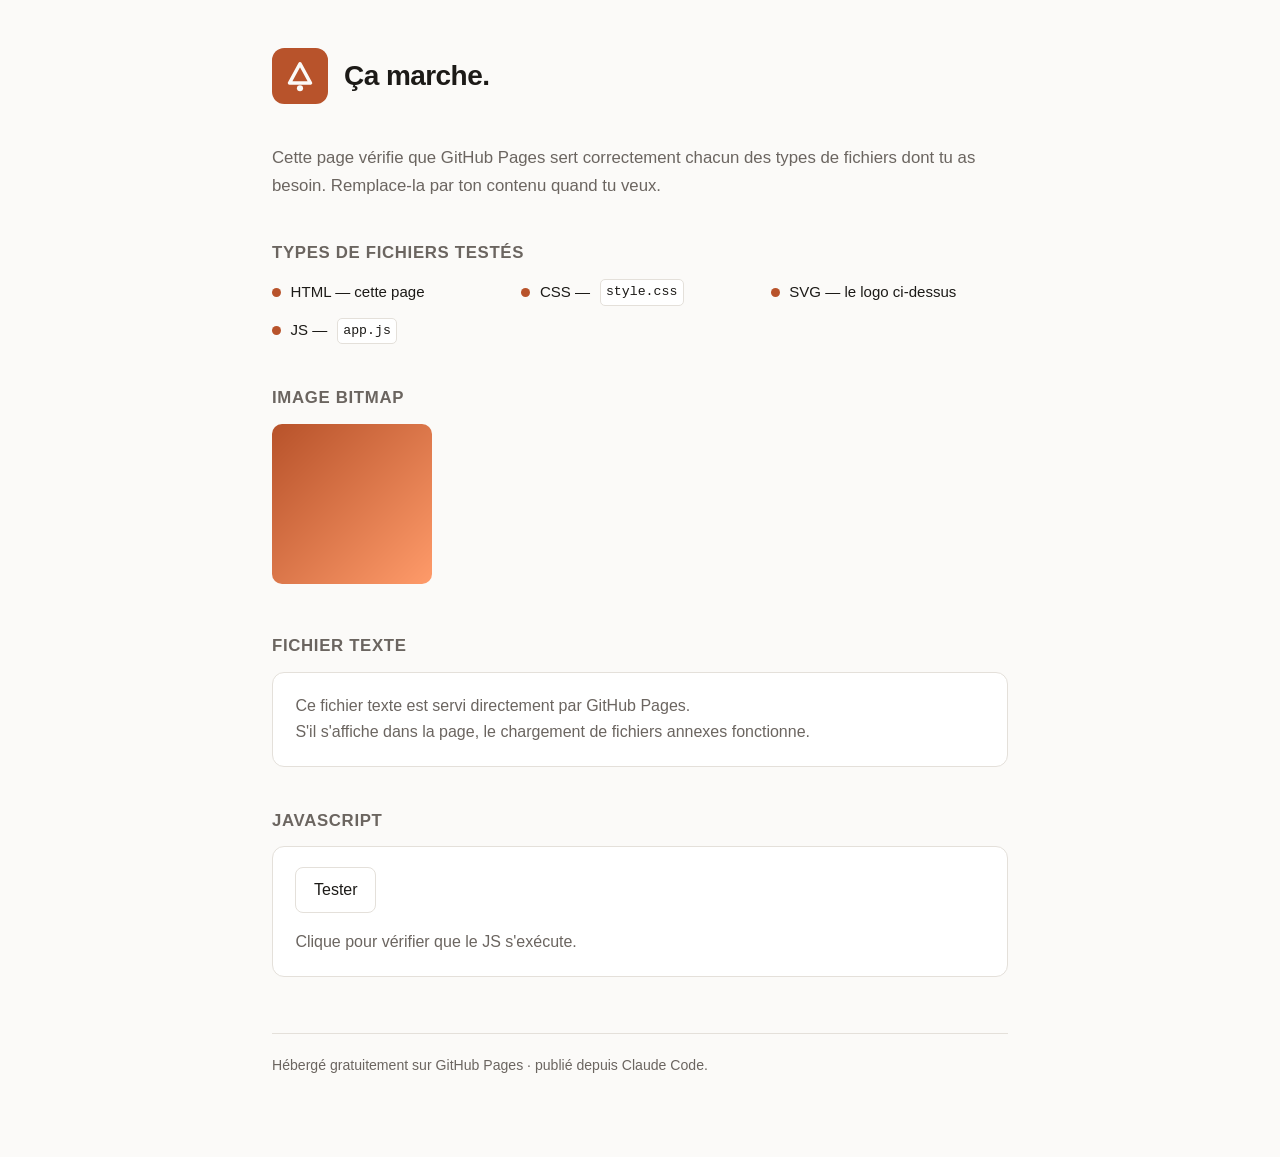
==== index.html @ 1447e9c5 "Page de test : HTML, CSS, JS, SVG, PNG, TXT" ====
<!doctype html>
<html lang="fr">
<head>
<meta charset="utf-8">
<meta name="viewport" content="width=device-width, initial-scale=1">
<title>Page de test — GitHub Pages</title>
<link rel="stylesheet" href="style.css">
<link rel="icon" href="logo.svg">
</head>
<body>
<main>
  <header>
    <img src="logo.svg" alt="">
    <h1>Ça marche.</h1>
  </header>

  <p class="lead">Cette page vérifie que GitHub Pages sert correctement chacun des
  types de fichiers dont tu as besoin. Remplace-la par ton contenu quand tu veux.</p>

  <h2>Types de fichiers testés</h2>
  <div class="grid">
    <div class="check"><span class="dot"></span> HTML — cette page</div>
    <div class="check"><span class="dot"></span> CSS — <code>style.css</code></div>
    <div class="check"><span class="dot"></span> SVG — le logo ci-dessus</div>
    <div class="check"><span class="dot"></span> JS — <code>app.js</code></div>
  </div>

  <h2>Image bitmap</h2>
  <p><img src="degrade.png" alt="Dégradé de test" width="160" height="160" style="border-radius:10px"></p>

  <h2>Fichier texte</h2>
  <div class="card"><p id="txt" style="margin:0;white-space:pre-wrap;color:var(--muted)">chargement…</p></div>

  <h2>JavaScript</h2>
  <div class="card">
    <p><button id="ping" type="button">Tester</button></p>
    <p id="out" style="margin:0;color:var(--muted)">Clique pour vérifier que le JS s'exécute.</p>
  </div>

  <footer>
    Hébergé gratuitement sur GitHub Pages · publié depuis Claude Code.
  </footer>
</main>
<script src="app.js"></script>
</body>
</html>
---- style.css ----
:root {
  --bg: #fbfaf8;
  --fg: #1c1a17;
  --muted: #6b6560;
  --line: #e4e0da;
  --accent: #b8532b;
  --card: #ffffff;
}
@media (prefers-color-scheme: dark) {
  :root {
    --bg: #16151a;
    --fg: #eceaf0;
    --muted: #9d97a5;
    --line: #2e2c36;
    --accent: #ff9b6a;
    --card: #1e1d24;
  }
}
* { box-sizing: border-box; }
body {
  margin: 0;
  padding: 3rem 1.25rem 5rem;
  background: var(--bg);
  color: var(--fg);
  font: 16px/1.65 -apple-system, BlinkMacSystemFont, "Segoe UI", Helvetica, Arial, sans-serif;
}
main { max-width: 46rem; margin: 0 auto; }
header { display: flex; align-items: center; gap: 1rem; margin-bottom: 2.5rem; }
header img { width: 56px; height: 56px; }
h1 { font-size: 1.75rem; line-height: 1.2; margin: 0; letter-spacing: -0.02em; }
h2 { font-size: 1.05rem; margin: 2.5rem 0 0.75rem; letter-spacing: 0.04em; text-transform: uppercase; color: var(--muted); }
p { margin: 0 0 1rem; }
.lead { color: var(--muted); font-size: 1.05rem; }
.card {
  background: var(--card);
  border: 1px solid var(--line);
  border-radius: 12px;
  padding: 1.25rem 1.4rem;
}
.grid { display: grid; gap: 0.75rem; grid-template-columns: repeat(auto-fit, minmax(13rem, 1fr)); }
.check { display: flex; align-items: center; gap: 0.6rem; font-size: 0.94rem; }
.dot { width: 9px; height: 9px; border-radius: 50%; background: var(--accent); flex: none; }
button {
  font: inherit; cursor: pointer; padding: 0.55rem 1.1rem;
  border: 1px solid var(--line); border-radius: 8px;
  background: var(--card); color: var(--fg);
}
button:hover { border-color: var(--accent); color: var(--accent); }
code { font-family: ui-monospace, SFMono-Regular, Menlo, monospace; font-size: 0.88em; background: var(--card); border: 1px solid var(--line); border-radius: 5px; padding: 0.1em 0.4em; }
a { color: var(--accent); }
footer { margin-top: 3.5rem; padding-top: 1.25rem; border-top: 1px solid var(--line); color: var(--muted); font-size: 0.88rem; }
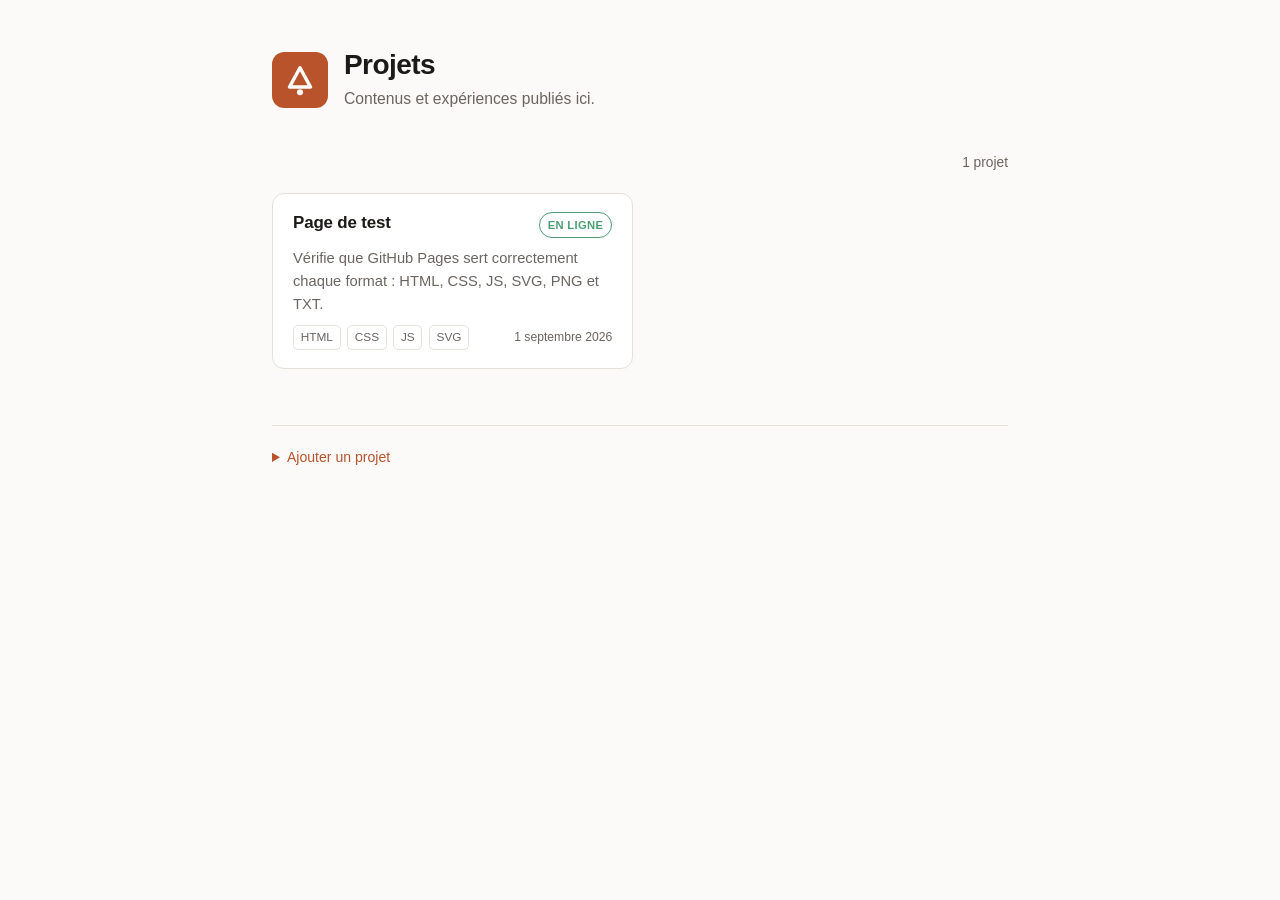
==== commit ae7ac4cb: "Accueil transformée en index de projets ; page de test déplacée dans demo/" ====
--- a/index.html
+++ b/index.html
@@ -3,7 +3,8 @@
 <head>
 <meta charset="utf-8">
 <meta name="viewport" content="width=device-width, initial-scale=1">
-<title>Page de test — GitHub Pages</title>
+<title>Projets — Johann Lüthi</title>
+<meta name="description" content="Index des projets et contenus publiés.">
 <link rel="stylesheet" href="style.css">
 <link rel="icon" href="logo.svg">
 </head>
@@ -11,36 +12,49 @@
 <main>
   <header>
     <img src="logo.svg" alt="">
-    <h1>Ça marche.</h1>
+    <div>
+      <h1>Projets</h1>
+      <p class="sous-titre">Contenus et expériences publiés ici.</p>
+    </div>
   </header>
 
-  <p class="lead">Cette page vérifie que GitHub Pages sert correctement chacun des
-  types de fichiers dont tu as besoin. Remplace-la par ton contenu quand tu veux.</p>
-
-  <h2>Types de fichiers testés</h2>
-  <div class="grid">
-    <div class="check"><span class="dot"></span> HTML — cette page</div>
-    <div class="check"><span class="dot"></span> CSS — <code>style.css</code></div>
-    <div class="check"><span class="dot"></span> SVG — le logo ci-dessus</div>
-    <div class="check"><span class="dot"></span> JS — <code>app.js</code></div>
+  <div class="barre">
+    <input id="filtre" type="search" placeholder="Filtrer les projets…" aria-label="Filtrer les projets" hidden>
+    <span id="compteur" class="compteur">chargement…</span>
   </div>
 
-  <h2>Image bitmap</h2>
-  <p><img src="degrade.png" alt="Dégradé de test" width="160" height="160" style="border-radius:10px"></p>
+  <div id="liste" class="projets"></div>
 
-  <h2>Fichier texte</h2>
-  <div class="card"><p id="txt" style="margin:0;white-space:pre-wrap;color:var(--muted)">chargement…</p></div>
+  <p id="erreur" class="message message-erreur" hidden></p>
 
-  <h2>JavaScript</h2>
-  <div class="card">
-    <p><button id="ping" type="button">Tester</button></p>
-    <p id="out" style="margin:0;color:var(--muted)">Clique pour vérifier que le JS s'exécute.</p>
+  <div id="vide" class="message" hidden>
+    Aucun projet pour l'instant. Ajoute une entrée dans <code>projects.json</code>.
   </div>
 
+  <noscript>
+    <p class="message">La liste est générée en JavaScript.
+    Sans JS, consulte <a href="projects.json">projects.json</a>.</p>
+  </noscript>
+
   <footer>
-    Hébergé gratuitement sur GitHub Pages · publié depuis Claude Code.
+    <details>
+      <summary>Ajouter un projet</summary>
+      <p>Crée un dossier (ex. <code>mon-projet/</code>) contenant un <code>index.html</code>,
+      puis ajoute une entrée dans <code>projects.json</code> :</p>
+      <pre><code>{
+  "titre": "Mon projet",
+  "url": "mon-projet/",
+  "description": "En une phrase.",
+  "tags": ["HTML", "SVG"],
+  "date": "2026-09-01",
+  "statut": "en ligne"
+}</code></pre>
+      <p><code>statut</code> accepte <code>en ligne</code>, <code>brouillon</code> ou
+      <code>archivé</code>. Le tri se fait par date, la plus récente en premier.
+      Puis <code>git add -A &amp;&amp; git commit -m "maj" &amp;&amp; git push</code>.</p>
+    </details>
   </footer>
 </main>
-<script src="app.js"></script>
+<script src="hub.js"></script>
 </body>
 </html>
--- a/style.css
+++ b/style.css
@@ -49,3 +49,69 @@
 code { font-family: ui-monospace, SFMono-Regular, Menlo, monospace; font-size: 0.88em; background: var(--card); border: 1px solid var(--line); border-radius: 5px; padding: 0.1em 0.4em; }
 a { color: var(--accent); }
 footer { margin-top: 3.5rem; padding-top: 1.25rem; border-top: 1px solid var(--line); color: var(--muted); font-size: 0.88rem; }
+
+/* ---------- Index des projets ---------- */
+header > div { min-width: 0; }
+.sous-titre { margin: 0.3rem 0 0; color: var(--muted); font-size: 0.98rem; }
+
+.barre { display: flex; align-items: center; gap: 1rem; margin-bottom: 1.1rem; }
+#filtre {
+  flex: 1; font: inherit; font-size: 0.94rem;
+  padding: 0.5rem 0.85rem;
+  border: 1px solid var(--line); border-radius: 8px;
+  background: var(--card); color: var(--fg);
+}
+#filtre:focus { outline: 2px solid var(--accent); outline-offset: 1px; border-color: transparent; }
+.compteur { color: var(--muted); font-size: 0.86rem; white-space: nowrap; margin-left: auto; }
+
+.projets { display: grid; gap: 0.85rem; grid-template-columns: repeat(auto-fill, minmax(17rem, 1fr)); }
+
+.projet {
+  display: flex; flex-direction: column; gap: 0.6rem;
+  background: var(--card); border: 1px solid var(--line); border-radius: 12px;
+  padding: 1.15rem 1.25rem;
+  color: inherit; text-decoration: none;
+  transition: border-color .15s, transform .15s;
+}
+.projet:hover { border-color: var(--accent); transform: translateY(-2px); }
+.projet:focus-visible { outline: 2px solid var(--accent); outline-offset: 2px; }
+.projet[hidden] { display: none; }
+
+.projet-haut { display: flex; align-items: flex-start; gap: 0.6rem; }
+.projet-haut h3 { margin: 0; font-size: 1.06rem; line-height: 1.3; letter-spacing: -0.01em; flex: 1; }
+.projet-desc { margin: 0; color: var(--muted); font-size: 0.92rem; line-height: 1.55; flex: 1; }
+.projet-bas { display: flex; flex-wrap: wrap; align-items: center; gap: 0.4rem; }
+
+.badge {
+  flex: none; font-size: 0.7rem; font-weight: 600; letter-spacing: 0.03em;
+  text-transform: uppercase; padding: 0.16rem 0.5rem; border-radius: 99px;
+  border: 1px solid currentColor; opacity: 0.85;
+}
+.badge-ok  { color: #2f8f5b; }
+.badge-wip { color: #b8860b; }
+.badge-old { color: var(--muted); }
+@media (prefers-color-scheme: dark) {
+  .badge-ok  { color: #63c48d; }
+  .badge-wip { color: #e0b34a; }
+}
+
+.tag {
+  font-size: 0.74rem; color: var(--muted);
+  border: 1px solid var(--line); border-radius: 5px; padding: 0.1rem 0.42rem;
+}
+.projet-date { margin-left: auto; font-size: 0.76rem; color: var(--muted); white-space: nowrap; }
+
+.message {
+  background: var(--card); border: 1px solid var(--line); border-radius: 10px;
+  padding: 1rem 1.2rem; color: var(--muted); font-size: 0.93rem;
+}
+.message-erreur { color: #c0392b; border-color: #c0392b; }
+@media (prefers-color-scheme: dark) { .message-erreur { color: #ff8a75; border-color: #ff8a75; } }
+
+footer details summary { cursor: pointer; color: var(--accent); }
+footer details[open] summary { margin-bottom: 0.8rem; }
+footer pre {
+  background: var(--card); border: 1px solid var(--line); border-radius: 8px;
+  padding: 0.9rem 1rem; overflow-x: auto; font-size: 0.84rem; line-height: 1.5;
+}
+footer pre code { background: none; border: 0; padding: 0; }
